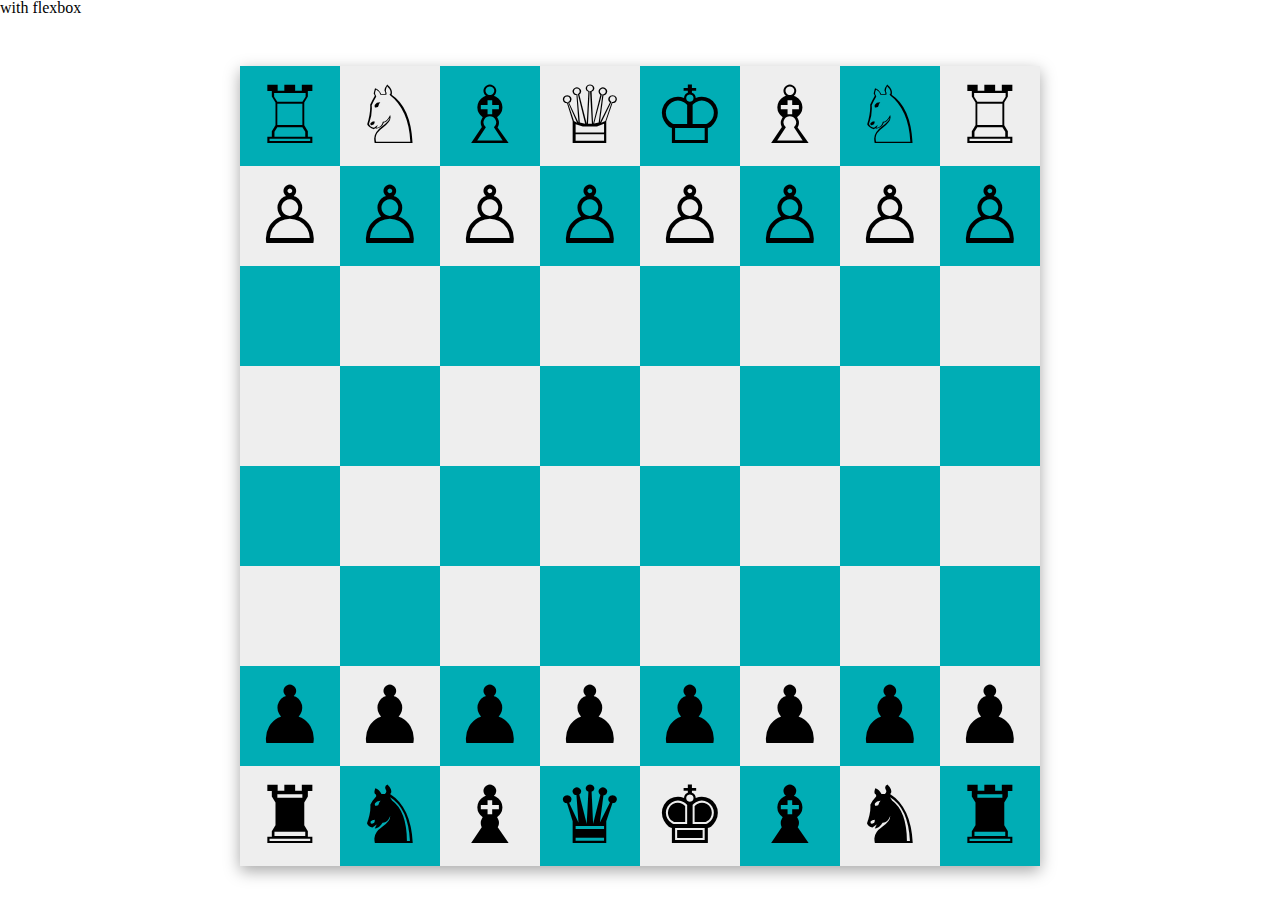
==== with_flex/index.html @ ea75a4f7 "change file structure" ====
<!DOCTYPE html>
<html lang="en">
<head>
	<meta charset="UTF-8">
	<title>Chess Board</title>
	<link rel="stylesheet" href="styles.css">
</head>
<body>
	<h1>with flexbox</h1>

	<div class="main">

		<div class="board">
			<div id="a-1" class="square a">♖</div>
			<div id="a-2" class="square a">♘</div>
			<div id="a-3" class="square a">♗</div>
			<div id="a-4" class="square a">♕</div>
			<div id="a-5" class="square a">♔</div>
			<div id="a-6" class="square a">♗</div>
			<div id="a-7" class="square a">♘</div>
			<div id="a-8" class="square a">♖</div>

			<div id="b-1" class="square b">♙</div>
			<div id="b-2" class="square b">♙</div>
			<div id="b-3" class="square b">♙</div>
			<div id="b-4" class="square b">♙</div>
			<div id="b-5" class="square b">♙</div>
			<div id="b-6" class="square b">♙</div>
			<div id="b-7" class="square b">♙</div>
			<div id="b-8" class="square b">♙</div>

			<div id="c-1" class="square c"></div>
			<div id="c-2" class="square c"></div>
			<div id="c-3" class="square c"></div>
			<div id="c-4" class="square c"></div>
			<div id="c-5" class="square c"></div>
			<div id="c-6" class="square c"></div>
			<div id="c-7" class="square c"></div>
			<div id="c-8" class="square c"></div>

			<div id="d-1" class="square d"></div>
			<div id="d-2" class="square d"></div>
			<div id="d-3" class="square d"></div>
			<div id="d-4" class="square d"></div>
			<div id="d-5" class="square d"></div>
			<div id="d-6" class="square d"></div>
			<div id="d-7" class="square d"></div>
			<div id="d-8" class="square d"></div>

			<div id="e-1" class="square e"></div>
			<div id="e-2" class="square e"></div>
			<div id="e-3" class="square e"></div>
			<div id="e-4" class="square e"></div>
			<div id="e-5" class="square e"></div>
			<div id="e-6" class="square e"></div>
			<div id="e-7" class="square e"></div>
			<div id="e-8" class="square e"></div>

			<div id="f-1" class="square f"></div>
			<div id="f-2" class="square f"></div>
			<div id="f-3" class="square f"></div>
			<div id="f-4" class="square f"></div>
			<div id="f-5" class="square f"></div>
			<div id="f-6" class="square f"></div>
			<div id="f-7" class="square f"></div>
			<div id="f-8" class="square f"></div>

			<div id="g-1" class="square g">♟︎</div>
			<div id="g-2" class="square g">♟︎</div>
			<div id="g-3" class="square g">♟︎</div>
			<div id="g-4" class="square g">♟︎</div>
			<div id="g-5" class="square g">♟︎</div>
			<div id="g-6" class="square g">♟︎</div>
			<div id="g-7" class="square g">♟︎</div>
			<div id="g-8" class="square g">♟︎</div>

			<div id="h-1" class="square h">♜</div>
			<div id="h-2" class="square h">♞</div>
			<div id="h-3" class="square h">♝</div>
			<div id="h-4" class="square h">♛</div>
			<div id="h-5" class="square h">♚</div>
			<div id="h-6" class="square h">♝</div>
			<div id="h-7" class="square h">♞</div>
			<div id="h-8" class="square h">♜</div>
		</div>

	</div>

</body>
</html>
---- with_flex/styles.css ----
/* http://meyerweb.com/eric/tools/css/reset/
   v2.0 | 20110126
   License: none (public domain)
*/
html, body, div, span, applet, object, iframe,
h1, h2, h3, h4, h5, h6, p, blockquote, pre,
a, abbr, acronym, address, big, cite, code,
del, dfn, em, img, ins, kbd, q, s, samp,
small, strike, strong, sub, sup, tt, var,
b, u, i, center,
dl, dt, dd, ol, ul, li,
fieldset, form, label, legend,
table, caption, tbody, tfoot, thead, tr, th, td,
article, aside, canvas, details, embed,
figure, figcaption, footer, header, hgroup,
menu, nav, output, ruby, section, summary,
time, mark, audio, video {
  margin: 0;
  padding: 0;
  border: 0;
  font-size: 100%;
  font: inherit;
  vertical-align: baseline;
}

/* HTML5 display-role reset for older browsers */
article, aside, details, figcaption, figure,
footer, header, hgroup, menu, nav, section {
  display: block;
}

body {
  line-height: 1;
}

ol, ul {
  list-style: none;
}

blockquote, q {
  quotes: none;
}

blockquote:before, blockquote:after,
q:before, q:after {
  content: "";
  content: none;
}

table {
  border-collapse: collapse;
  border-spacing: 0;
}

.main {
  height: 100vh;
  width: 100%;
  display: flex;
  justify-content: center;
  align-items: center;
}
.main .board {
  height: 800px;
  width: 800px;
  box-shadow: 3px #111111;
  box-shadow: rgba(0, 0, 0, 0.35) 0px 5px 15px;
  display: grid;
  grid-template-columns: repeat(8, 1fr);
  grid-template-rows: repeat(8, 1fr);
}
.main .board .square {
  display: grid;
  place-items: center;
  font-size: 5rem;
}
.main .board .a:nth-child(odd), .main .board .c:nth-child(odd), .main .board .e:nth-child(odd), .main .board .g:nth-child(odd) {
  background-color: #00ADB5;
}
.main .board .a:nth-child(even), .main .board .c:nth-child(even), .main .board .e:nth-child(even), .main .board .g:nth-child(even) {
  background-color: #EEEEEE;
}
.main .board .b:nth-child(even), .main .board .d:nth-child(even), .main .board .f:nth-child(even), .main .board .h:nth-child(even) {
  background-color: #00ADB5;
}
.main .board .b:nth-child(odd), .main .board .d:nth-child(odd), .main .board .f:nth-child(odd), .main .board .h:nth-child(odd) {
  background-color: #EEEEEE;
}

@media (max-width: 768px) {
  .main .board {
    width: 80vw;
    height: 80vw;
  }
  .main .board .square {
    font-size: 4rem;
  }
}
@media (max-width: 550px) {
  .main .board {
    width: 400px;
    height: 400px;
  }
  .main .board .square {
    font-size: 3rem;
  }
}

/*# sourceMappingURL=styles.css.map */
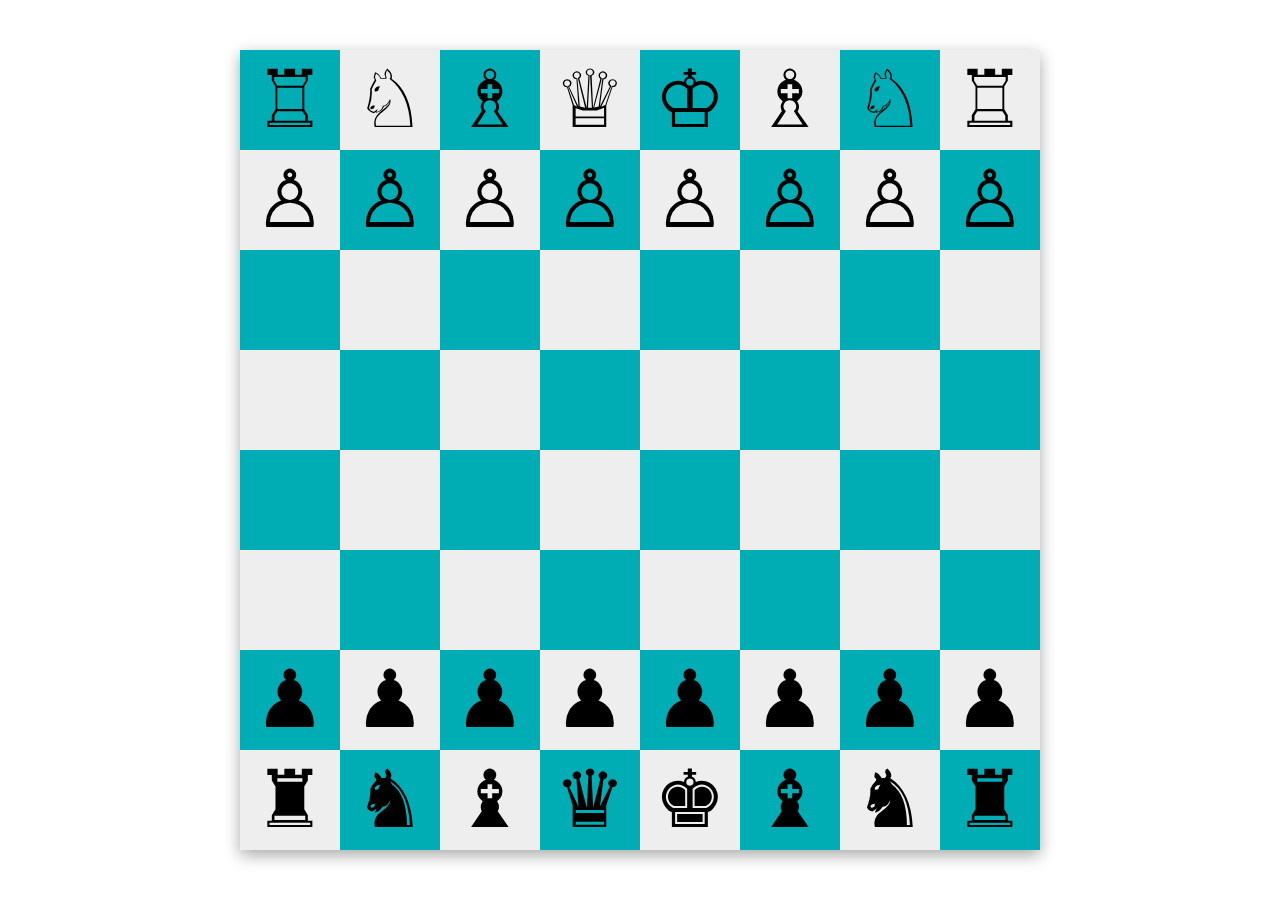
==== commit 0058a806: "finish flexbox variant" ====
--- a/with_flex/index.html
+++ b/with_flex/index.html
@@ -6,82 +6,97 @@
 	<link rel="stylesheet" href="styles.css">
 </head>
 <body>
-	<h1>with flexbox</h1>
 
 	<div class="main">
 
 		<div class="board">
-			<div id="a-1" class="square a">♖</div>
-			<div id="a-2" class="square a">♘</div>
-			<div id="a-3" class="square a">♗</div>
-			<div id="a-4" class="square a">♕</div>
-			<div id="a-5" class="square a">♔</div>
-			<div id="a-6" class="square a">♗</div>
-			<div id="a-7" class="square a">♘</div>
-			<div id="a-8" class="square a">♖</div>
+			<div class="row one">
+				<div id="a-1" class="square a">♖</div>
+				<div id="a-2" class="square a">♘</div>
+				<div id="a-3" class="square a">♗</div>
+				<div id="a-4" class="square a">♕</div>
+				<div id="a-5" class="square a">♔</div>
+				<div id="a-6" class="square a">♗</div>
+				<div id="a-7" class="square a">♘</div>
+				<div id="a-8" class="square a">♖</div>
+			</div>
 
-			<div id="b-1" class="square b">♙</div>
-			<div id="b-2" class="square b">♙</div>
-			<div id="b-3" class="square b">♙</div>
-			<div id="b-4" class="square b">♙</div>
-			<div id="b-5" class="square b">♙</div>
-			<div id="b-6" class="square b">♙</div>
-			<div id="b-7" class="square b">♙</div>
-			<div id="b-8" class="square b">♙</div>
+			<div class="row two">
+				<div id="b-1" class="square b">♙</div>
+				<div id="b-2" class="square b">♙</div>
+				<div id="b-3" class="square b">♙</div>
+				<div id="b-4" class="square b">♙</div>
+				<div id="b-5" class="square b">♙</div>
+				<div id="b-6" class="square b">♙</div>
+				<div id="b-7" class="square b">♙</div>
+				<div id="b-8" class="square b">♙</div>
+			</div>
 
-			<div id="c-1" class="square c"></div>
-			<div id="c-2" class="square c"></div>
-			<div id="c-3" class="square c"></div>
-			<div id="c-4" class="square c"></div>
-			<div id="c-5" class="square c"></div>
-			<div id="c-6" class="square c"></div>
-			<div id="c-7" class="square c"></div>
-			<div id="c-8" class="square c"></div>
+			<div class="row three">
+				<div id="c-1" class="square c"></div>
+				<div id="c-2" class="square c"></div>
+				<div id="c-3" class="square c"></div>
+				<div id="c-4" class="square c"></div>
+				<div id="c-5" class="square c"></div>
+				<div id="c-6" class="square c"></div>
+				<div id="c-7" class="square c"></div>
+				<div id="c-8" class="square c"></div>
+			</div>
 
-			<div id="d-1" class="square d"></div>
-			<div id="d-2" class="square d"></div>
-			<div id="d-3" class="square d"></div>
-			<div id="d-4" class="square d"></div>
-			<div id="d-5" class="square d"></div>
-			<div id="d-6" class="square d"></div>
-			<div id="d-7" class="square d"></div>
-			<div id="d-8" class="square d"></div>
+			<div class="row four">
+				<div id="d-1" class="square d"></div>
+				<div id="d-2" class="square d"></div>
+				<div id="d-3" class="square d"></div>
+				<div id="d-4" class="square d"></div>
+				<div id="d-5" class="square d"></div>
+				<div id="d-6" class="square d"></div>
+				<div id="d-7" class="square d"></div>
+				<div id="d-8" class="square d"></div>
+			</div>
 
-			<div id="e-1" class="square e"></div>
-			<div id="e-2" class="square e"></div>
-			<div id="e-3" class="square e"></div>
-			<div id="e-4" class="square e"></div>
-			<div id="e-5" class="square e"></div>
-			<div id="e-6" class="square e"></div>
-			<div id="e-7" class="square e"></div>
-			<div id="e-8" class="square e"></div>
+			<div class="row five">
+				<div id="e-1" class="square e"></div>
+				<div id="e-2" class="square e"></div>
+				<div id="e-3" class="square e"></div>
+				<div id="e-4" class="square e"></div>
+				<div id="e-5" class="square e"></div>
+				<div id="e-6" class="square e"></div>
+				<div id="e-7" class="square e"></div>
+				<div id="e-8" class="square e"></div>
+			</div>
 
-			<div id="f-1" class="square f"></div>
-			<div id="f-2" class="square f"></div>
-			<div id="f-3" class="square f"></div>
-			<div id="f-4" class="square f"></div>
-			<div id="f-5" class="square f"></div>
-			<div id="f-6" class="square f"></div>
-			<div id="f-7" class="square f"></div>
-			<div id="f-8" class="square f"></div>
+			<div class="row six">
+				<div id="f-1" class="square f"></div>
+				<div id="f-2" class="square f"></div>
+				<div id="f-3" class="square f"></div>
+				<div id="f-4" class="square f"></div>
+				<div id="f-5" class="square f"></div>
+				<div id="f-6" class="square f"></div>
+				<div id="f-7" class="square f"></div>
+				<div id="f-8" class="square f"></div>
+			</div>
 
-			<div id="g-1" class="square g">♟︎</div>
-			<div id="g-2" class="square g">♟︎</div>
-			<div id="g-3" class="square g">♟︎</div>
-			<div id="g-4" class="square g">♟︎</div>
-			<div id="g-5" class="square g">♟︎</div>
-			<div id="g-6" class="square g">♟︎</div>
-			<div id="g-7" class="square g">♟︎</div>
-			<div id="g-8" class="square g">♟︎</div>
+			<div class="row seven">
+				<div id="g-1" class="square g">♟︎</div>
+				<div id="g-2" class="square g">♟︎</div>
+				<div id="g-3" class="square g">♟︎</div>
+				<div id="g-4" class="square g">♟︎</div>
+				<div id="g-5" class="square g">♟︎</div>
+				<div id="g-6" class="square g">♟︎</div>
+				<div id="g-7" class="square g">♟︎</div>
+				<div id="g-8" class="square g">♟︎</div>
+			</div>
 
-			<div id="h-1" class="square h">♜</div>
-			<div id="h-2" class="square h">♞</div>
-			<div id="h-3" class="square h">♝</div>
-			<div id="h-4" class="square h">♛</div>
-			<div id="h-5" class="square h">♚</div>
-			<div id="h-6" class="square h">♝</div>
-			<div id="h-7" class="square h">♞</div>
-			<div id="h-8" class="square h">♜</div>
+			<div class="row eight">
+				<div id="h-1" class="square h">♜</div>
+				<div id="h-2" class="square h">♞</div>
+				<div id="h-3" class="square h">♝</div>
+				<div id="h-4" class="square h">♛</div>
+				<div id="h-5" class="square h">♚</div>
+				<div id="h-6" class="square h">♝</div>
+				<div id="h-7" class="square h">♞</div>
+				<div id="h-8" class="square h">♜</div>
+			</div>
 		</div>
 
 	</div>
--- a/with_flex/styles.css
+++ b/with_flex/styles.css
@@ -64,25 +64,30 @@
   width: 800px;
   box-shadow: 3px #111111;
   box-shadow: rgba(0, 0, 0, 0.35) 0px 5px 15px;
-  display: grid;
-  grid-template-columns: repeat(8, 1fr);
-  grid-template-rows: repeat(8, 1fr);
+  display: flex;
+  flex-direction: column;
 }
-.main .board .square {
+.main .board .row {
+  display: flex;
+  height: 12.5%;
+  align-items: stretch;
+}
+.main .board .row .square {
   display: grid;
   place-items: center;
   font-size: 5rem;
+  width: 12.5%;
 }
-.main .board .a:nth-child(odd), .main .board .c:nth-child(odd), .main .board .e:nth-child(odd), .main .board .g:nth-child(odd) {
+.main .board .row .a:nth-child(odd), .main .board .row .c:nth-child(odd), .main .board .row .e:nth-child(odd), .main .board .row .g:nth-child(odd) {
   background-color: #00ADB5;
 }
-.main .board .a:nth-child(even), .main .board .c:nth-child(even), .main .board .e:nth-child(even), .main .board .g:nth-child(even) {
+.main .board .row .a:nth-child(even), .main .board .row .c:nth-child(even), .main .board .row .e:nth-child(even), .main .board .row .g:nth-child(even) {
   background-color: #EEEEEE;
 }
-.main .board .b:nth-child(even), .main .board .d:nth-child(even), .main .board .f:nth-child(even), .main .board .h:nth-child(even) {
+.main .board .row .b:nth-child(even), .main .board .row .d:nth-child(even), .main .board .row .f:nth-child(even), .main .board .row .h:nth-child(even) {
   background-color: #00ADB5;
 }
-.main .board .b:nth-child(odd), .main .board .d:nth-child(odd), .main .board .f:nth-child(odd), .main .board .h:nth-child(odd) {
+.main .board .row .b:nth-child(odd), .main .board .row .d:nth-child(odd), .main .board .row .f:nth-child(odd), .main .board .row .h:nth-child(odd) {
   background-color: #EEEEEE;
 }
 
@@ -91,8 +96,8 @@
     width: 80vw;
     height: 80vw;
   }
-  .main .board .square {
-    font-size: 4rem;
+  .main .board .row .square {
+    font-size: 8vw;
   }
 }
 @media (max-width: 550px) {
